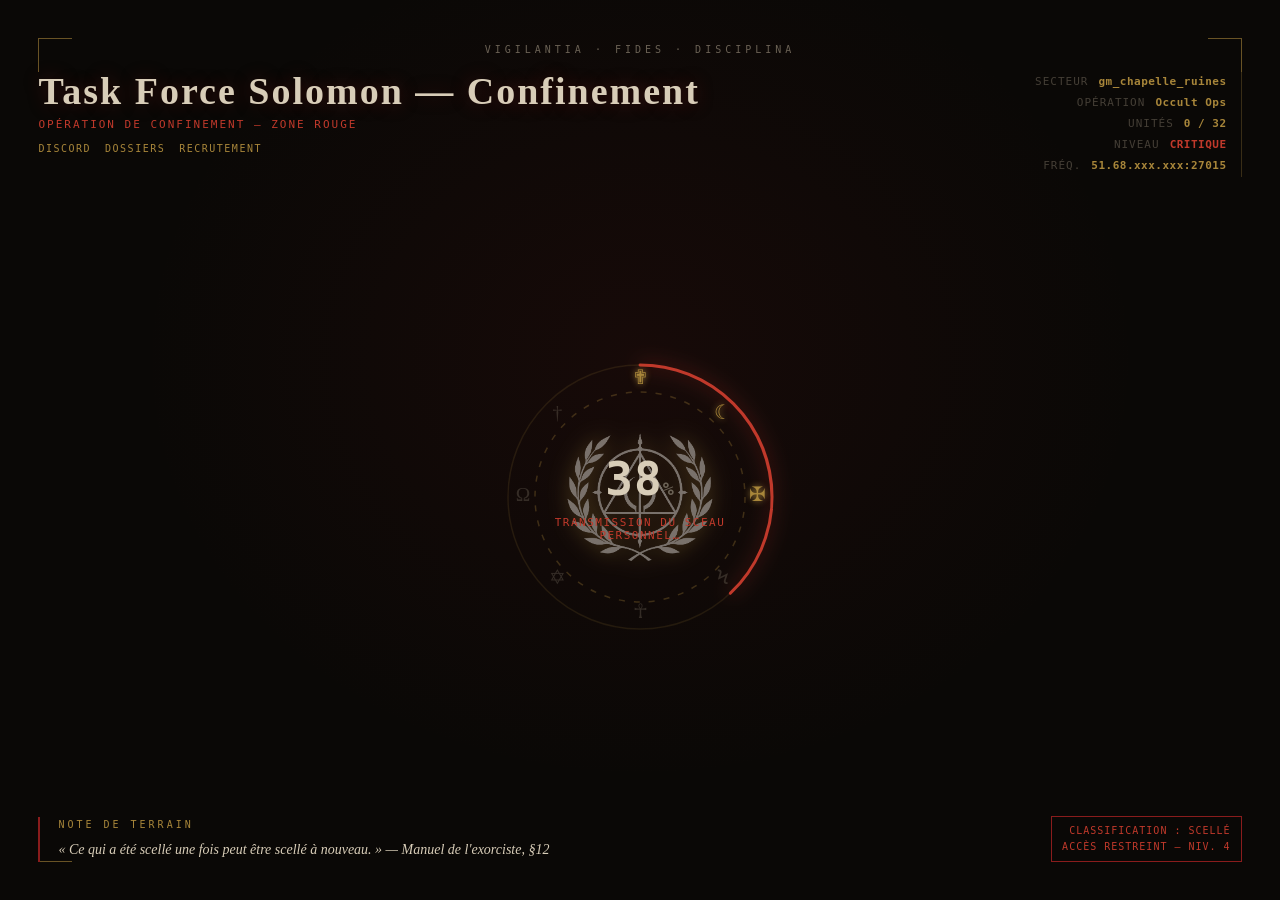
==== loading_dark.html @ 183d8d54 "Add files via upload" ====
<!DOCTYPE html>
<html lang="fr">
<head>
<meta charset="UTF-8">
<title>Loading Screen</title>
<link rel="stylesheet" href="style.css">
</head>
<body>

  <div id="bg-image"></div>
  <div id="bg-vignette"></div>
  <div id="bg-embers"></div>
  <div id="crt-flicker"></div>

  <div class="brk tl"></div>
  <div class="brk tr"></div>
  <div class="brk bl"></div>
  <div class="brk br"></div>
  <div class="motto" id="motto">VIGILANTIA · FIDES · DISCIPLINA</div>

  <div id="wrap">

    <header>
      <div class="server-id">
        <div id="logo"></div>
        <div>
          <div class="server-name" id="serverName">TASK FORCE SOLOMON</div>
          <div class="server-tagline" id="serverTagline">Opération de confinement — Zone rouge</div>
          <div class="links" id="links"></div>
        </div>
      </div>

      <div class="dossier">
        <div class="row"><span>SECTEUR</span><b id="specMap">—</b></div>
        <div class="row"><span>OPÉRATION</span><b id="specGamemode">—</b></div>
        <div class="row"><span>UNITÉS</span><b id="specPlayers">0 / 0</b></div>
        <div class="row"><span>NIVEAU</span><b id="specThreat" class="threat-critical">—</b></div>
        <div class="row"><span>FRÉQ.</span><b id="specIp">—</b></div>
      </div>
    </header>

    <main>
      <div class="sigil-wrap">
        <svg viewBox="0 0 200 200">
          <circle class="sigil-bg-circle" cx="100" cy="100" r="88"></circle>
          <circle class="sigil-inner" cx="100" cy="100" r="70"></circle>
          <circle class="sigil-progress" id="sigilProgress" cx="100" cy="100" r="88"
                  stroke-dasharray="552.9" stroke-dashoffset="552.9"></circle>
          <g id="runes"></g>
        </svg>
        <div class="sigil-logo-wrap" id="sigilLogoWrap">
          <img class="sigil-logo" id="sigilLogo" alt="">
        </div>
        <div class="sigil-center">
          <div class="percent-big"><span id="percentValue">0</span><small>%</small></div>
          <div class="status-text" id="statusText">Initialisation du rituel…</div>
        </div>
      </div>
    </main>

    <footer>
      <div class="scripture">
        <span class="tip-label">Note de terrain</span>
        <span id="tipText">Chargement des archives…</span>
      </div>
      <div class="roster" id="playerFeed"></div>
    </footer>

  </div>

  <div class="classification" id="classification"></div>

  <!-- Ordre important : config.js d'abord (variables), puis engine.js (logique) -->
  <script src="config.js"></script>
  <script src="engine.js"></script>
</body>
</html>
---- style.css ----
/* =========================================================================
   STYLE.CSS — GMOD LOADING SCREEN "DOSSIER OCCULTE"
   (Théologie / Démonologie / Militaire)
   Modifie les variables :root pour changer la palette sans toucher au reste.
   ========================================================================= */

:root{
  /* --- Palette : bunker + rituel --- */
  --bg-void:      #0a0806;   /* noir chaud, quasi absolu */
  --bg-panel:     #15100c;
  --bg-panel-2:   #1d1611;
  --line:         rgba(168, 134, 58, 0.14);   /* liserés dorés ternis */
  --line-strong:  rgba(168, 134, 58, 0.30);
  --blood:        #8a1c1c;   /* rouge sang profond — accent principal */
  --blood-bright: #c0392b;
  --gold:         #a8863a;   /* or terni — sigils, glyphes */
  --parchment:    #d8cdb8;   /* texte principal, "papier vieilli" */
  --muted:        #6b6255;
  --amber:        #c98a2b;   /* alertes / redactions */

  --font-display: 'Cinzel', 'Times New Roman', serif;         /* liturgique */
  --font-gothic:  'UnifrakturCook', 'Cinzel', serif;           /* titre lourd */
  --font-mono:    'JetBrains Mono', 'Consolas', monospace;     /* tactique */

  --pad: clamp(18px, 3vw, 48px);
}

*{ box-sizing:border-box; margin:0; padding:0; }
html,body{ width:100%; height:100%; overflow:hidden; background:var(--bg-void); }

body{
  font-family: var(--font-display);
  color: var(--parchment);
  position:relative;
  -webkit-user-select:none; user-select:none;
}

/* ---------- Fond : texture, grain, lueur de bougie ---------- */
#bg-image{
  position:absolute; inset:0; background-size:cover; background-position:center;
  opacity:0.16; filter:saturate(0.4) contrast(1.1) brightness(0.7);
  display:none;
}
#bg-vignette{
  position:absolute; inset:0;
  background:
    radial-gradient(ellipse at 50% 40%, rgba(138,28,28,0.10), transparent 55%),
    radial-gradient(ellipse at center, transparent 25%, var(--bg-void) 90%);
}
#bg-embers{ position:absolute; inset:0; overflow:hidden; pointer-events:none; }
.ember{
  position:absolute; bottom:-10px; width:2px; height:2px; border-radius:50%;
  background:var(--blood-bright); box-shadow:0 0 6px 2px rgba(192,57,43,0.6);
  animation: rise linear infinite;
  opacity:0;
}
@keyframes rise{
  0%{ transform:translateY(0) translateX(0); opacity:0; }
  10%{ opacity:0.8; }
  100%{ transform:translateY(-110vh) translateX(var(--drift,20px)); opacity:0; }
}
#crt-flicker{
  position:absolute; inset:0; background:#000; opacity:0; pointer-events:none;
  animation: flicker 7s steps(1) infinite;
}
@keyframes flicker{
  0%,96%,100%{ opacity:0; } 97%{ opacity:0.05; } 98%{ opacity:0; } 99%{ opacity:0.03; }
}

/* ---------- Repères tactiques de coin ---------- */
.brk{ position:absolute; width:34px; height:34px; opacity:0.6; }
.brk::before, .brk::after{ content:''; position:absolute; background:var(--gold); }
.brk.tl{ top:var(--pad); left:var(--pad); }
.brk.tl::before{ width:100%; height:1px; top:0; }
.brk.tl::after{ width:1px; height:100%; left:0; }
.brk.tr{ top:var(--pad); right:var(--pad); }
.brk.tr::before{ width:100%; height:1px; top:0; }
.brk.tr::after{ width:1px; height:100%; right:0; }
.brk.bl{ bottom:var(--pad); left:var(--pad); }
.brk.bl::before{ width:100%; height:1px; bottom:0; }
.brk.bl::after{ width:1px; height:100%; left:0; }
.brk.br{ bottom:var(--pad); right:var(--pad); }
.brk.br::before{ width:100%; height:1px; bottom:0; }
.brk.br::after{ width:1px; height:100%; right:0; }

.motto{
  position:absolute; top:calc(var(--pad) + 6px); left:50%; transform:translateX(-50%);
  font-family:var(--font-mono); font-size:10px; letter-spacing:4px; color:var(--muted);
  text-transform:uppercase;
}

/* ---------- Layout ---------- */
#wrap{
  position:relative; z-index:2; width:100%; height:100%;
  display:flex; flex-direction:column; justify-content:space-between;
  padding: calc(var(--pad) + 34px) var(--pad) var(--pad);
}

header{ display:flex; justify-content:space-between; align-items:flex-start; gap:24px; }
.server-id{ display:flex; align-items:center; gap:16px; }
#logo{
  width:58px; height:58px; border-radius:2px;
  border:1px solid var(--line-strong);
  background:var(--bg-panel) center/cover no-repeat;
  display:none;
}
.server-name{
  font-family:var(--font-gothic); font-weight:700; font-size:clamp(24px,3vw,38px);
  letter-spacing:2px; color:var(--parchment); line-height:1;
  text-shadow: 0 0 18px rgba(138,28,28,0.35);
}
.server-tagline{
  font-family:var(--font-mono); font-size:11px; color:var(--blood-bright);
  letter-spacing:2px; margin-top:8px; text-transform:uppercase;
}

.dossier{
  font-family:var(--font-mono); font-size:11px; text-align:right;
  color:var(--muted); line-height:1.9;
  border-right:1px solid var(--line-strong); padding-right:14px;
}
.dossier .row{ display:flex; gap:10px; justify-content:flex-end; }
.dossier .row span:first-child{ opacity:0.6; letter-spacing:1px; }
.dossier b{ color:var(--gold); font-weight:600; letter-spacing:0.5px; }
.threat-critical{ color:var(--blood-bright) !important; }

/* ---------- Centre : sigil de confinement circulaire ---------- */
main{ align-self:center; text-align:center; }

.sigil-wrap{ position:relative; width:min(300px, 60vw); height:min(300px, 60vw); margin:0 auto; }
.sigil-wrap svg{ width:100%; height:100%; overflow:visible; }
.sigil-bg-circle{ fill:none; stroke:var(--line); stroke-width:1; }
.sigil-progress{
  fill:none; stroke:var(--blood-bright); stroke-width:2;
  stroke-linecap:round; transform-origin:50% 50%; transform:rotate(-90deg);
  transition:stroke-dashoffset 0.4s ease;
  filter: drop-shadow(0 0 6px rgba(192,57,43,0.65));
}
.sigil-inner{ fill:none; stroke:var(--line-strong); stroke-width:1; stroke-dasharray:4 6; }

/* ---------- Logo central : tourne lentement, s'illumine avec la progression ---------- */
.sigil-logo-wrap{
  position:absolute; inset:0; display:flex; align-items:center; justify-content:center;
  animation: breathe 4.5s ease-in-out infinite;
}
.sigil-logo{
  width:60%; height:60%; object-fit:contain;
  animation: spin var(--logo-spin-duration, 70s) linear infinite;
  opacity: calc(0.30 + 0.70 * var(--logo-charge, 0));
  filter: drop-shadow(0 0 calc(4px + 18px * var(--logo-charge, 0)) var(--gold))
          brightness(calc(0.75 + 0.4 * var(--logo-charge, 0)));
  transition: opacity 0.4s ease, filter 0.4s ease;
}
.sigil-logo.sealed{
  filter: drop-shadow(0 0 26px var(--blood-bright)) brightness(1.15);
}
@keyframes spin{ from{ transform:rotate(0deg); } to{ transform:rotate(360deg); } }
@keyframes breathe{ 0%,100%{ transform:scale(1); } 50%{ transform:scale(1.035); } }
.rune{
  font-family:var(--font-gothic); font-size:13px; fill:var(--muted);
  text-anchor:middle; dominant-baseline:middle; transition: fill 0.4s ease, opacity 0.4s ease;
  opacity:0.4;
}
.rune.lit{ fill:var(--gold); opacity:1; text-shadow:0 0 6px var(--gold); }

.sigil-center{
  position:absolute; inset:0; display:flex; flex-direction:column;
  align-items:center; justify-content:center;
}
.percent-big{
  font-family:var(--font-mono); font-weight:700;
  font-size:clamp(32px,5vw,46px); color:var(--parchment); letter-spacing:1px;
}
.percent-big small{ font-size:0.4em; color:var(--muted); }
.status-text{
  font-family:var(--font-mono); font-size:11px; letter-spacing:1.5px;
  text-transform:uppercase; color:var(--blood-bright); margin-top:10px;
  max-width:220px;
}

/* ---------- Bas : écriture / journal de terrain + registre du personnel ---------- */
footer{ display:flex; justify-content:space-between; align-items:flex-end; gap:24px; }

.scripture{
  max-width:54%; font-family:var(--font-display); font-style:italic;
  font-size:14px; color:var(--parchment); position:relative; padding-left:18px;
  border-left:2px solid var(--blood); line-height:1.6;
}
.scripture .tip-label{
  display:block; font-family:var(--font-mono); font-style:normal;
  color:var(--gold); font-size:10px; letter-spacing:3px; text-transform:uppercase; margin-bottom:6px;
}

.roster{
  font-family:var(--font-mono); font-size:11px; color:var(--muted);
  text-align:right; max-height:100px; overflow:hidden;
  display:flex; flex-direction:column-reverse; gap:4px; min-width:230px;
}
.roster .entry{ opacity:0; transform:translateY(6px); animation:fadeIn .4s forwards; }
.roster .entry b{ color:var(--gold); }
.roster .entry.leave b{ color:var(--blood-bright); }
@keyframes fadeIn{ to{ opacity:1; transform:translateY(0); } }

.classification{
  position:absolute; bottom:var(--pad); right:var(--pad);
  font-family:var(--font-mono); font-size:10px; color:var(--blood-bright);
  border:1px solid var(--blood); padding:6px 10px; letter-spacing:1px;
  text-align:right; line-height:1.6; display:none;
}

.links{ display:flex; gap:14px; margin-top:12px; }
.links a{
  color:var(--gold); text-decoration:none; font-family:var(--font-mono);
  font-size:10px; letter-spacing:1.5px; text-transform:uppercase;
  border-bottom:1px solid transparent;
}
.links a:hover{ border-color:var(--gold); }

@media (prefers-reduced-motion: reduce){
  .ember, #crt-flicker{ animation:none; display:none; }
  .roster .entry{ animation:none; opacity:1; transform:none; }
  .sigil-logo, .sigil-logo-wrap{ animation:none; }
}

@media (max-width: 760px){
  header{ flex-direction:column; }
  .dossier{ text-align:left; border-right:none; padding-right:0; }
  .dossier .row{ justify-content:flex-start; }
  footer{ flex-direction:column; align-items:flex-start; gap:14px; }
  .scripture{ max-width:100%; }
  .roster{ text-align:left; }
}
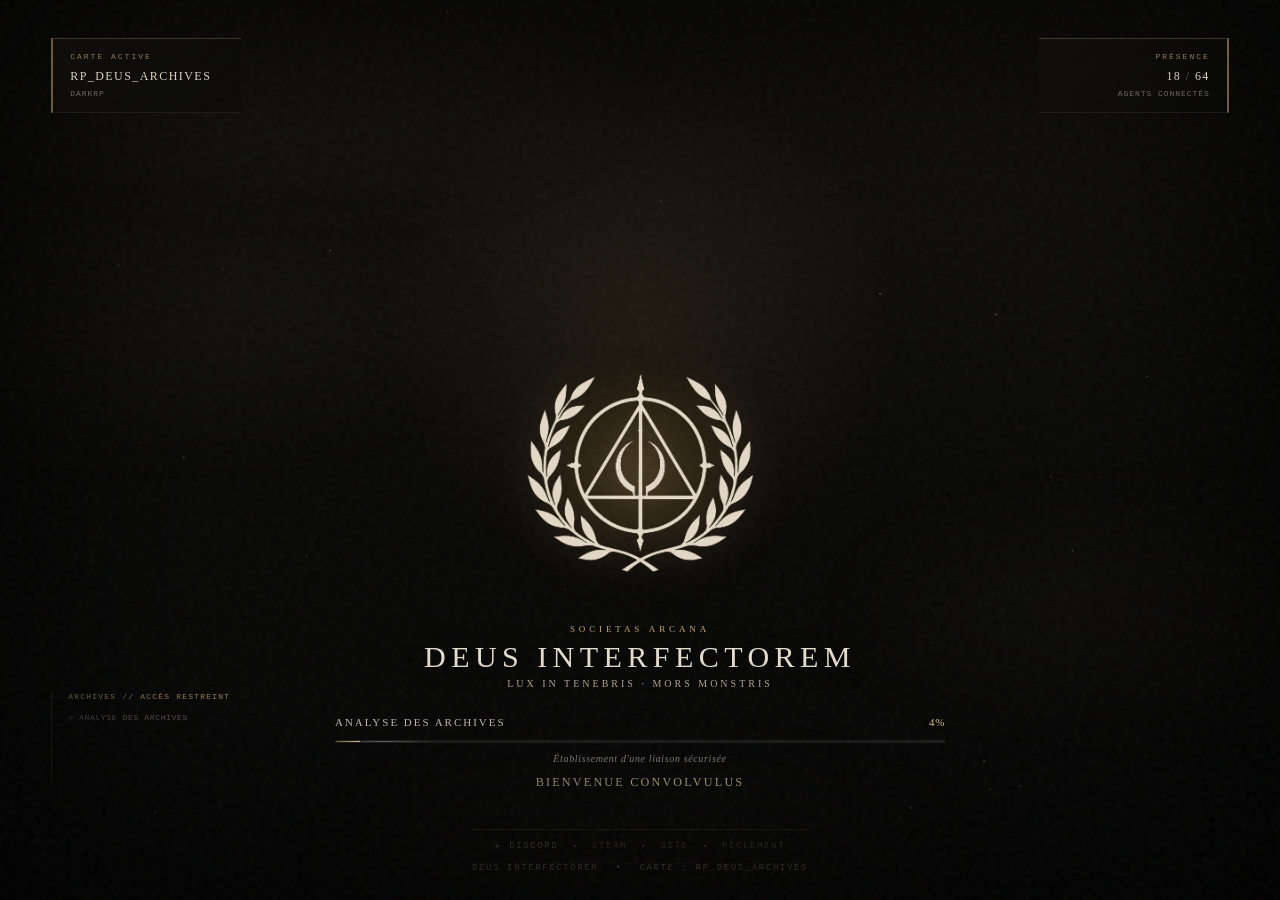
==== commit 3ab6b6fe: "Add files via upload" ====
--- a/loading_dark.html
+++ b/loading_dark.html
@@ -1,77 +1,78 @@
-<!DOCTYPE html>
+<!doctype html>
 <html lang="fr">
 <head>
-<meta charset="UTF-8">
-<title>Loading Screen</title>
-<link rel="stylesheet" href="style.css">
+  <meta charset="utf-8">
+  <meta name="viewport" content="width=device-width,initial-scale=1">
+  <meta name="theme-color" content="#090806">
+  <title>Deus Interfectorem — Chargement</title>
+  <link rel="stylesheet" href="style.css">
 </head>
 <body>
+  <div class="grain" aria-hidden="true"></div>
+  <div class="vignette" aria-hidden="true"></div>
+  <div class="mist mist-a" aria-hidden="true"></div>
+  <div class="mist mist-b" aria-hidden="true"></div>
+  <canvas id="dust" aria-hidden="true"></canvas>
 
-  <div id="bg-image"></div>
-  <div id="bg-vignette"></div>
-  <div id="bg-embers"></div>
-  <div id="crt-flicker"></div>
+  <aside class="corner-card corner-left">
+    <span class="corner-label">CARTE ACTIVE</span>
+    <strong id="cornerMap">gm_construct</strong>
+    <small id="cornerGamemode">Protocole confidentiel</small>
+  </aside>
 
-  <div class="brk tl"></div>
-  <div class="brk tr"></div>
-  <div class="brk bl"></div>
-  <div class="brk br"></div>
-  <div class="motto" id="motto">VIGILANTIA · FIDES · DISCIPLINA</div>
+  <aside class="corner-card corner-right">
+    <span class="corner-label">PRÉSENCE</span>
+    <strong><span id="playerCount">—</span><span class="count-separator"> / </span><span id="maxPlayers">—</span></strong>
+    <small>agents connectés</small>
+  </aside>
 
-  <div id="wrap">
+  <main class="screen">
+    <section class="brand" aria-label="Deus Interfectorem">
+      <div class="seal-wrap">
+        <div class="halo"></div>
+        <img class="seal" src="logo.png" alt="Logo Deus Interfectorem">
+      </div>
+      <p class="eyebrow">SOCIETAS ARCANA</p>
+      <h1>DEUS INTERFECTOREM</h1>
+      <p class="motto">LUX IN TENEBRIS · MORS MONSTRIS</p>
+    </section>
 
-    <header>
-      <div class="server-id">
-        <div id="logo"></div>
-        <div>
-          <div class="server-name" id="serverName">TASK FORCE SOLOMON</div>
-          <div class="server-tagline" id="serverTagline">Opération de confinement — Zone rouge</div>
-          <div class="links" id="links"></div>
-        </div>
+    <section class="loading-panel" aria-live="polite">
+      <div class="status-line">
+        <span id="statusText">Ouverture des archives…</span>
+        <span id="percentText">0%</span>
       </div>
+      <div class="progress" aria-label="Progression du chargement">
+        <div id="progressBar" class="progress-fill"></div>
+        <div class="progress-glint"></div>
+      </div>
+      <p id="detailText" class="detail">Établissement d'une liaison sécurisée</p>
+      <p id="welcomeLine" class="welcome-line">Bienvenue<span id="playerNameWrap" hidden> <span id="playerName"></span></span></p>
+    </section>
 
-      <div class="dossier">
-        <div class="row"><span>SECTEUR</span><b id="specMap">—</b></div>
-        <div class="row"><span>OPÉRATION</span><b id="specGamemode">—</b></div>
-        <div class="row"><span>UNITÉS</span><b id="specPlayers">0 / 0</b></div>
-        <div class="row"><span>NIVEAU</span><b id="specThreat" class="threat-critical">—</b></div>
-        <div class="row"><span>FRÉQ.</span><b id="specIp">—</b></div>
-      </div>
-    </header>
+    <aside class="archive-log" aria-label="Journal des archives">
+      <span class="archive-title">ARCHIVES // ACCÈS RESTREINT</span>
+      <div id="logLines" class="log-lines"></div>
+    </aside>
 
-    <main>
-      <div class="sigil-wrap">
-        <svg viewBox="0 0 200 200">
-          <circle class="sigil-bg-circle" cx="100" cy="100" r="88"></circle>
-          <circle class="sigil-inner" cx="100" cy="100" r="70"></circle>
-          <circle class="sigil-progress" id="sigilProgress" cx="100" cy="100" r="88"
-                  stroke-dasharray="552.9" stroke-dashoffset="552.9"></circle>
-          <g id="runes"></g>
-        </svg>
-        <div class="sigil-logo-wrap" id="sigilLogoWrap">
-          <img class="sigil-logo" id="sigilLogo" alt="">
-        </div>
-        <div class="sigil-center">
-          <div class="percent-big"><span id="percentValue">0</span><small>%</small></div>
-          <div class="status-text" id="statusText">Initialisation du rituel…</div>
-        </div>
-      </div>
-    </main>
+    <nav class="links" aria-label="Liens du serveur">
+      <a id="discordLink" class="text-link discord-light" href="#" target="_blank" rel="noreferrer">Discord</a>
+      <span class="link-separator">•</span>
+      <a id="steamLink" class="text-link" href="#" target="_blank" rel="noreferrer">Steam</a>
+      <span class="link-separator">•</span>
+      <a id="siteLink" class="text-link" href="#" target="_blank" rel="noreferrer">Site</a>
+      <span class="link-separator">•</span>
+      <a id="rulesLink" class="text-link" href="#" target="_blank" rel="noreferrer">Règlement</a>
+    </nav>
 
     <footer>
-      <div class="scripture">
-        <span class="tip-label">Note de terrain</span>
-        <span id="tipText">Chargement des archives…</span>
-      </div>
-      <div class="roster" id="playerFeed"></div>
+      <span id="serverName">DEUS INTERFECTOREM</span>
+      <span class="footer-dot">•</span>
+      <span id="footerMap">Connexion au serveur</span>
     </footer>
+  </main>
 
-  </div>
-
-  <div class="classification" id="classification"></div>
-
-  <!-- Ordre important : config.js d'abord (variables), puis engine.js (logique) -->
   <script src="config.js"></script>
-  <script src="engine.js"></script>
+  <script src="app.js"></script>
 </body>
 </html>
--- a/style.css
+++ b/style.css
@@ -1,232 +1,196 @@
-/* =========================================================================
-   STYLE.CSS — GMOD LOADING SCREEN "DOSSIER OCCULTE"
-   (Théologie / Démonologie / Militaire)
-   Modifie les variables :root pour changer la palette sans toucher au reste.
-   ========================================================================= */
-
-:root{
-  /* --- Palette : bunker + rituel --- */
-  --bg-void:      #0a0806;   /* noir chaud, quasi absolu */
-  --bg-panel:     #15100c;
-  --bg-panel-2:   #1d1611;
-  --line:         rgba(168, 134, 58, 0.14);   /* liserés dorés ternis */
-  --line-strong:  rgba(168, 134, 58, 0.30);
-  --blood:        #8a1c1c;   /* rouge sang profond — accent principal */
-  --blood-bright: #c0392b;
-  --gold:         #a8863a;   /* or terni — sigils, glyphes */
-  --parchment:    #d8cdb8;   /* texte principal, "papier vieilli" */
-  --muted:        #6b6255;
-  --amber:        #c98a2b;   /* alertes / redactions */
-
-  --font-display: 'Cinzel', 'Times New Roman', serif;         /* liturgique */
-  --font-gothic:  'UnifrakturCook', 'Cinzel', serif;           /* titre lourd */
-  --font-mono:    'JetBrains Mono', 'Consolas', monospace;     /* tactique */
-
-  --pad: clamp(18px, 3vw, 48px);
+:root {
+  --ink: #070706;
+  --panel: rgba(13, 12, 10, .76);
+  --gold: #c9a86a;
+  --gold-bright: #f0d49a;
+  --paper: #e9e1d1;
+  --muted: #999185;
+  --line: rgba(218, 187, 125, .20);
 }
 
-*{ box-sizing:border-box; margin:0; padding:0; }
-html,body{ width:100%; height:100%; overflow:hidden; background:var(--bg-void); }
-
-body{
-  font-family: var(--font-display);
-  color: var(--parchment);
-  position:relative;
-  -webkit-user-select:none; user-select:none;
+* { box-sizing: border-box; }
+html, body { width: 100%; height: 100%; margin: 0; overflow: hidden; }
+body {
+  color: var(--paper);
+  background:
+    radial-gradient(circle at 50% 36%, rgba(117, 88, 42, .18), transparent 30%),
+    linear-gradient(180deg, #11100d 0%, #080807 55%, #050505 100%);
+  font-family: Georgia, "Times New Roman", serif;
+  letter-spacing: .04em;
 }
 
-/* ---------- Fond : texture, grain, lueur de bougie ---------- */
-#bg-image{
-  position:absolute; inset:0; background-size:cover; background-position:center;
-  opacity:0.16; filter:saturate(0.4) contrast(1.1) brightness(0.7);
-  display:none;
-}
-#bg-vignette{
-  position:absolute; inset:0;
-  background:
-    radial-gradient(ellipse at 50% 40%, rgba(138,28,28,0.10), transparent 55%),
-    radial-gradient(ellipse at center, transparent 25%, var(--bg-void) 90%);
-}
-#bg-embers{ position:absolute; inset:0; overflow:hidden; pointer-events:none; }
-.ember{
-  position:absolute; bottom:-10px; width:2px; height:2px; border-radius:50%;
-  background:var(--blood-bright); box-shadow:0 0 6px 2px rgba(192,57,43,0.6);
-  animation: rise linear infinite;
-  opacity:0;
-}
-@keyframes rise{
-  0%{ transform:translateY(0) translateX(0); opacity:0; }
-  10%{ opacity:0.8; }
-  100%{ transform:translateY(-110vh) translateX(var(--drift,20px)); opacity:0; }
-}
-#crt-flicker{
-  position:absolute; inset:0; background:#000; opacity:0; pointer-events:none;
-  animation: flicker 7s steps(1) infinite;
-}
-@keyframes flicker{
-  0%,96%,100%{ opacity:0; } 97%{ opacity:0.05; } 98%{ opacity:0; } 99%{ opacity:0.03; }
+.screen {
+  position: relative;
+  z-index: 3;
+  width: 100%; height: 100%;
+  display: grid;
+  grid-template-rows: 1fr auto auto;
+  align-items: center;
+  justify-items: center;
+  padding: 4vh 5vw 3vh;
 }
 
-/* ---------- Repères tactiques de coin ---------- */
-.brk{ position:absolute; width:34px; height:34px; opacity:0.6; }
-.brk::before, .brk::after{ content:''; position:absolute; background:var(--gold); }
-.brk.tl{ top:var(--pad); left:var(--pad); }
-.brk.tl::before{ width:100%; height:1px; top:0; }
-.brk.tl::after{ width:1px; height:100%; left:0; }
-.brk.tr{ top:var(--pad); right:var(--pad); }
-.brk.tr::before{ width:100%; height:1px; top:0; }
-.brk.tr::after{ width:1px; height:100%; right:0; }
-.brk.bl{ bottom:var(--pad); left:var(--pad); }
-.brk.bl::before{ width:100%; height:1px; bottom:0; }
-.brk.bl::after{ width:1px; height:100%; left:0; }
-.brk.br{ bottom:var(--pad); right:var(--pad); }
-.brk.br::before{ width:100%; height:1px; bottom:0; }
-.brk.br::after{ width:1px; height:100%; right:0; }
+.grain, .vignette, .mist { position: fixed; inset: 0; pointer-events: none; }
+.grain {
+  z-index: 5;
+  opacity: .055;
+  background-image: url("data:image/svg+xml,%3Csvg viewBox='0 0 180 180' xmlns='http://www.w3.org/2000/svg'%3E%3Cfilter id='n'%3E%3CfeTurbulence type='fractalNoise' baseFrequency='.82' numOctaves='3' stitchTiles='stitch'/%3E%3C/filter%3E%3Crect width='100%25' height='100%25' filter='url(%23n)' opacity='.8'/%3E%3C/svg%3E");
+}
+.vignette { z-index: 4; box-shadow: inset 0 0 16vw 4vw #000; }
+.mist { z-index: 2; opacity: .17; filter: blur(55px); }
+.mist::before, .mist::after {
+  content: ""; position: absolute; border-radius: 50%;
+  width: 48vw; height: 20vh; background: rgba(190, 174, 145, .18);
+}
+.mist-a::before { left: -12vw; top: 27vh; animation: driftA 17s ease-in-out infinite alternate; }
+.mist-a::after { right: -15vw; top: 58vh; animation: driftB 22s ease-in-out infinite alternate; }
+.mist-b::before { left: 26vw; bottom: -6vh; animation: driftC 24s ease-in-out infinite alternate; }
 
-.motto{
-  position:absolute; top:calc(var(--pad) + 6px); left:50%; transform:translateX(-50%);
-  font-family:var(--font-mono); font-size:10px; letter-spacing:4px; color:var(--muted);
-  text-transform:uppercase;
+#dust { position: fixed; inset: 0; z-index: 2; width: 100%; height: 100%; pointer-events: none; }
+
+.brand { text-align: center; align-self: end; transform: translateY(1vh); }
+.seal-wrap { position: relative; width: min(31vh, 280px); height: min(31vh, 280px); margin: 0 auto 1.3vh; }
+.halo {
+  position: absolute; inset: 9%; border-radius: 50%;
+  background: radial-gradient(circle, rgba(227, 181, 99, .25), rgba(178, 124, 49, .06) 45%, transparent 69%);
+  filter: blur(15px); animation: breathe 4.5s ease-in-out infinite;
+}
+.seal {
+  position: absolute; inset: 0; width: 100%; height: 100%; object-fit: contain;
+  filter: sepia(.28) saturate(.82) brightness(.95) drop-shadow(0 0 22px rgba(216, 168, 88, .20));
+  animation: reveal 1.8s ease both;
+}
+.eyebrow { margin: 0; color: var(--gold); font-size: clamp(9px, .7vw, 12px); letter-spacing: .43em; }
+h1 { margin: .65vh 0 .4vh; font-size: clamp(26px, 2.35vw, 48px); font-weight: 400; letter-spacing: .18em; text-shadow: 0 2px 20px #000; }
+.motto { margin: 0; color: #b9aa91; font-size: clamp(10px, .78vw, 14px); letter-spacing: .3em; }
+
+.loading-panel { width: min(610px, 69vw); margin-top: 4vh; }
+.status-line { display: flex; justify-content: space-between; color: #d6cab7; font-size: clamp(11px, .82vw, 14px); }
+#statusText { text-transform: uppercase; letter-spacing: .18em; }
+#percentText { color: var(--gold-bright); font-variant-numeric: tabular-nums; }
+.progress {
+  position: relative; height: 3px; margin-top: 1.25vh; overflow: hidden;
+  background: rgba(255,255,255,.08); border: 1px solid rgba(255,255,255,.025);
+}
+.progress-fill {
+  position: absolute; inset: 0 auto 0 0; width: 0%;
+  background: linear-gradient(90deg, #75582d, var(--gold-bright));
+  box-shadow: 0 0 18px rgba(224, 179, 99, .58);
+  transition: width .65s cubic-bezier(.22,.75,.25,1);
+}
+.progress-glint { position: absolute; top: 0; width: 16%; height: 100%; background: linear-gradient(90deg, transparent, #fff, transparent); opacity: .35; animation: glint 2.4s linear infinite; }
+.detail { margin: 1.1vh 0 0; text-align: center; color: var(--muted); font-size: clamp(10px, .7vw, 12px); font-style: italic; }
+
+.archive-log {
+  position: absolute; left: 4vw; bottom: 13vh; width: min(290px, 24vw);
+  padding-left: 16px; border-left: 1px solid var(--line);
+  color: #81796d; font-family: "Courier New", monospace; font-size: clamp(8px, .58vw, 10px);
+}
+.archive-title { color: #a78d5c; letter-spacing: .15em; }
+.log-lines { margin-top: 10px; line-height: 1.65; min-height: 72px; }
+.log-line { opacity: 0; animation: logIn .45s ease forwards; }
+.log-line::before { content: "> "; color: #8a7041; }
+
+.links {
+  display: flex; align-items: center; justify-content: center; gap: 10px;
+  margin-top: 5vh; width: 100%;
+}
+.button {
+  color: #c8c0b4; text-decoration: none; text-transform: uppercase;
+  border: 1px solid rgba(205, 177, 124, .18); background: rgba(14, 13, 11, .66);
+  backdrop-filter: blur(8px); transition: .25s ease; cursor: pointer;
+}
+.button:hover { color: #fff3da; border-color: rgba(236, 200, 132, .58); transform: translateY(-2px); box-shadow: 0 8px 28px rgba(0,0,0,.45); }
+.secondary { padding: 13px 20px; font-size: 10px; letter-spacing: .14em; }
+.discord {
+  min-width: 245px; display: flex; align-items: center; justify-content: center; gap: 14px;
+  padding: 13px 24px; color: #1a140b; background: linear-gradient(135deg, #ae884b, #e3c887 52%, #9b7337);
+  border-color: #ead59e; box-shadow: 0 0 28px rgba(190, 142, 66, .18); font-weight: 700;
+}
+.discord:hover { color: #090705; box-shadow: 0 0 35px rgba(223, 175, 91, .42), 0 10px 32px rgba(0,0,0,.48); }
+.discord small { display: block; font: 8px/1.3 "Courier New", monospace; letter-spacing: .24em; opacity: .72; }
+.button-icon { font-size: 22px; }
+
+footer {
+  align-self: end; color: #655f57; font: 9px/1 "Courier New", monospace;
+  letter-spacing: .18em; text-transform: uppercase;
+}
+.footer-dot { padding: 0 10px; color: #806a42; }
+
+@keyframes reveal { from { opacity: 0; transform: scale(.88); filter: blur(8px) sepia(.3); } to { opacity: 1; transform: scale(1); } }
+@keyframes breathe { 0%,100% { transform: scale(.93); opacity: .55; } 50% { transform: scale(1.07); opacity: 1; } }
+@keyframes glint { from { left: -20%; } to { left: 112%; } }
+@keyframes logIn { to { opacity: .76; } }
+@keyframes driftA { to { transform: translate(35vw, 8vh) scale(1.25); } }
+@keyframes driftB { to { transform: translate(-28vw, -6vh) scale(.85); } }
+@keyframes driftC { to { transform: translate(14vw, -11vh) scale(1.2); } }
+
+@media (max-width: 900px) {
+  .archive-log { display: none; }
+  .links { flex-wrap: wrap; }
+  .discord { flex-basis: 100%; max-width: 320px; }
+  .loading-panel { width: 84vw; }
 }
 
-/* ---------- Layout ---------- */
-#wrap{
-  position:relative; z-index:2; width:100%; height:100%;
-  display:flex; flex-direction:column; justify-content:space-between;
-  padding: calc(var(--pad) + 34px) var(--pad) var(--pad);
+/* --- V3 : informations serveur, accueil personnalisé et navigation légère --- */
+.corner-card {
+  position: fixed;
+  top: 4.2vh;
+  z-index: 6;
+  min-width: 190px;
+  padding: 14px 17px;
+  background: linear-gradient(135deg, rgba(18,17,14,.72), rgba(8,8,7,.40));
+  border-top: 1px solid rgba(218,187,125,.25);
+  border-bottom: 1px solid rgba(218,187,125,.09);
+  backdrop-filter: blur(8px);
+  text-transform: uppercase;
 }
+.corner-left { left: 4vw; border-left: 2px solid rgba(201,168,106,.52); }
+.corner-right { right: 4vw; text-align: right; border-right: 2px solid rgba(201,168,106,.52); }
+.corner-label { display: block; color: #8f7b59; font: 8px/1 "Courier New", monospace; letter-spacing: .25em; margin-bottom: 8px; }
+.corner-card strong { display: block; color: #ddd2bf; font-size: clamp(12px, .9vw, 16px); font-weight: 400; letter-spacing: .12em; }
+.corner-card small { display: block; margin-top: 5px; color: #716a60; font: 8px/1.2 "Courier New", monospace; letter-spacing: .12em; }
+.count-separator { color: #715f41; }
 
-header{ display:flex; justify-content:space-between; align-items:flex-start; gap:24px; }
-.server-id{ display:flex; align-items:center; gap:16px; }
-#logo{
-  width:58px; height:58px; border-radius:2px;
-  border:1px solid var(--line-strong);
-  background:var(--bg-panel) center/cover no-repeat;
-  display:none;
+.welcome-line {
+  margin: 1.3vh 0 0;
+  text-align: center;
+  color: #d8c49d;
+  font-size: clamp(12px, .95vw, 17px);
+  letter-spacing: .18em;
+  text-transform: uppercase;
+  opacity: .88;
 }
-.server-name{
-  font-family:var(--font-gothic); font-weight:700; font-size:clamp(24px,3vw,38px);
-  letter-spacing:2px; color:var(--parchment); line-height:1;
-  text-shadow: 0 0 18px rgba(138,28,28,0.35);
+#playerName { color: var(--gold-bright); }
+
+.links {
+  position: relative;
+  gap: 15px;
+  margin-top: 4.3vh;
+  padding: 12px 25px;
+  width: auto;
+  border-top: 1px solid rgba(205,177,124,.14);
+  border-bottom: 1px solid rgba(205,177,124,.07);
 }
-.server-tagline{
-  font-family:var(--font-mono); font-size:11px; color:var(--blood-bright);
-  letter-spacing:2px; margin-top:8px; text-transform:uppercase;
+.text-link {
+  position: relative;
+  color: #8e887e;
+  text-decoration: none;
+  text-transform: uppercase;
+  font: 9px/1 "Courier New", monospace;
+  letter-spacing: .18em;
+  transition: color .22s ease, text-shadow .22s ease, transform .22s ease;
 }
+.text-link:hover { color: #efe3cb; text-shadow: 0 0 14px rgba(227,190,119,.45); transform: translateY(-1px); }
+.discord-light { color: #d0b57f; }
+.discord-light::before { content: "◈"; margin-right: 8px; font-size: 8px; }
+.link-separator { color: #594d39; font-size: 8px; }
+.text-link.placeholder { opacity: .42; }
 
-.dossier{
-  font-family:var(--font-mono); font-size:11px; text-align:right;
-  color:var(--muted); line-height:1.9;
-  border-right:1px solid var(--line-strong); padding-right:14px;
+@media (max-width: 760px) {
+  .corner-card { min-width: 145px; padding: 10px 12px; }
+  .corner-left { left: 3vw; }
+  .corner-right { right: 3vw; }
+  .links { gap: 9px; padding-inline: 12px; }
+  .text-link { font-size: 8px; letter-spacing: .1em; }
 }
-.dossier .row{ display:flex; gap:10px; justify-content:flex-end; }
-.dossier .row span:first-child{ opacity:0.6; letter-spacing:1px; }
-.dossier b{ color:var(--gold); font-weight:600; letter-spacing:0.5px; }
-.threat-critical{ color:var(--blood-bright) !important; }
-
-/* ---------- Centre : sigil de confinement circulaire ---------- */
-main{ align-self:center; text-align:center; }
-
-.sigil-wrap{ position:relative; width:min(300px, 60vw); height:min(300px, 60vw); margin:0 auto; }
-.sigil-wrap svg{ width:100%; height:100%; overflow:visible; }
-.sigil-bg-circle{ fill:none; stroke:var(--line); stroke-width:1; }
-.sigil-progress{
-  fill:none; stroke:var(--blood-bright); stroke-width:2;
-  stroke-linecap:round; transform-origin:50% 50%; transform:rotate(-90deg);
-  transition:stroke-dashoffset 0.4s ease;
-  filter: drop-shadow(0 0 6px rgba(192,57,43,0.65));
-}
-.sigil-inner{ fill:none; stroke:var(--line-strong); stroke-width:1; stroke-dasharray:4 6; }
-
-/* ---------- Logo central : tourne lentement, s'illumine avec la progression ---------- */
-.sigil-logo-wrap{
-  position:absolute; inset:0; display:flex; align-items:center; justify-content:center;
-  animation: breathe 4.5s ease-in-out infinite;
-}
-.sigil-logo{
-  width:60%; height:60%; object-fit:contain;
-  animation: spin var(--logo-spin-duration, 70s) linear infinite;
-  opacity: calc(0.30 + 0.70 * var(--logo-charge, 0));
-  filter: drop-shadow(0 0 calc(4px + 18px * var(--logo-charge, 0)) var(--gold))
-          brightness(calc(0.75 + 0.4 * var(--logo-charge, 0)));
-  transition: opacity 0.4s ease, filter 0.4s ease;
-}
-.sigil-logo.sealed{
-  filter: drop-shadow(0 0 26px var(--blood-bright)) brightness(1.15);
-}
-@keyframes spin{ from{ transform:rotate(0deg); } to{ transform:rotate(360deg); } }
-@keyframes breathe{ 0%,100%{ transform:scale(1); } 50%{ transform:scale(1.035); } }
-.rune{
-  font-family:var(--font-gothic); font-size:13px; fill:var(--muted);
-  text-anchor:middle; dominant-baseline:middle; transition: fill 0.4s ease, opacity 0.4s ease;
-  opacity:0.4;
-}
-.rune.lit{ fill:var(--gold); opacity:1; text-shadow:0 0 6px var(--gold); }
-
-.sigil-center{
-  position:absolute; inset:0; display:flex; flex-direction:column;
-  align-items:center; justify-content:center;
-}
-.percent-big{
-  font-family:var(--font-mono); font-weight:700;
-  font-size:clamp(32px,5vw,46px); color:var(--parchment); letter-spacing:1px;
-}
-.percent-big small{ font-size:0.4em; color:var(--muted); }
-.status-text{
-  font-family:var(--font-mono); font-size:11px; letter-spacing:1.5px;
-  text-transform:uppercase; color:var(--blood-bright); margin-top:10px;
-  max-width:220px;
-}
-
-/* ---------- Bas : écriture / journal de terrain + registre du personnel ---------- */
-footer{ display:flex; justify-content:space-between; align-items:flex-end; gap:24px; }
-
-.scripture{
-  max-width:54%; font-family:var(--font-display); font-style:italic;
-  font-size:14px; color:var(--parchment); position:relative; padding-left:18px;
-  border-left:2px solid var(--blood); line-height:1.6;
-}
-.scripture .tip-label{
-  display:block; font-family:var(--font-mono); font-style:normal;
-  color:var(--gold); font-size:10px; letter-spacing:3px; text-transform:uppercase; margin-bottom:6px;
-}
-
-.roster{
-  font-family:var(--font-mono); font-size:11px; color:var(--muted);
-  text-align:right; max-height:100px; overflow:hidden;
-  display:flex; flex-direction:column-reverse; gap:4px; min-width:230px;
-}
-.roster .entry{ opacity:0; transform:translateY(6px); animation:fadeIn .4s forwards; }
-.roster .entry b{ color:var(--gold); }
-.roster .entry.leave b{ color:var(--blood-bright); }
-@keyframes fadeIn{ to{ opacity:1; transform:translateY(0); } }
-
-.classification{
-  position:absolute; bottom:var(--pad); right:var(--pad);
-  font-family:var(--font-mono); font-size:10px; color:var(--blood-bright);
-  border:1px solid var(--blood); padding:6px 10px; letter-spacing:1px;
-  text-align:right; line-height:1.6; display:none;
-}
-
-.links{ display:flex; gap:14px; margin-top:12px; }
-.links a{
-  color:var(--gold); text-decoration:none; font-family:var(--font-mono);
-  font-size:10px; letter-spacing:1.5px; text-transform:uppercase;
-  border-bottom:1px solid transparent;
-}
-.links a:hover{ border-color:var(--gold); }
-
-@media (prefers-reduced-motion: reduce){
-  .ember, #crt-flicker{ animation:none; display:none; }
-  .roster .entry{ animation:none; opacity:1; transform:none; }
-  .sigil-logo, .sigil-logo-wrap{ animation:none; }
-}
-
-@media (max-width: 760px){
-  header{ flex-direction:column; }
-  .dossier{ text-align:left; border-right:none; padding-right:0; }
-  .dossier .row{ justify-content:flex-start; }
-  footer{ flex-direction:column; align-items:flex-start; gap:14px; }
-  .scripture{ max-width:100%; }
-  .roster{ text-align:left; }
-}
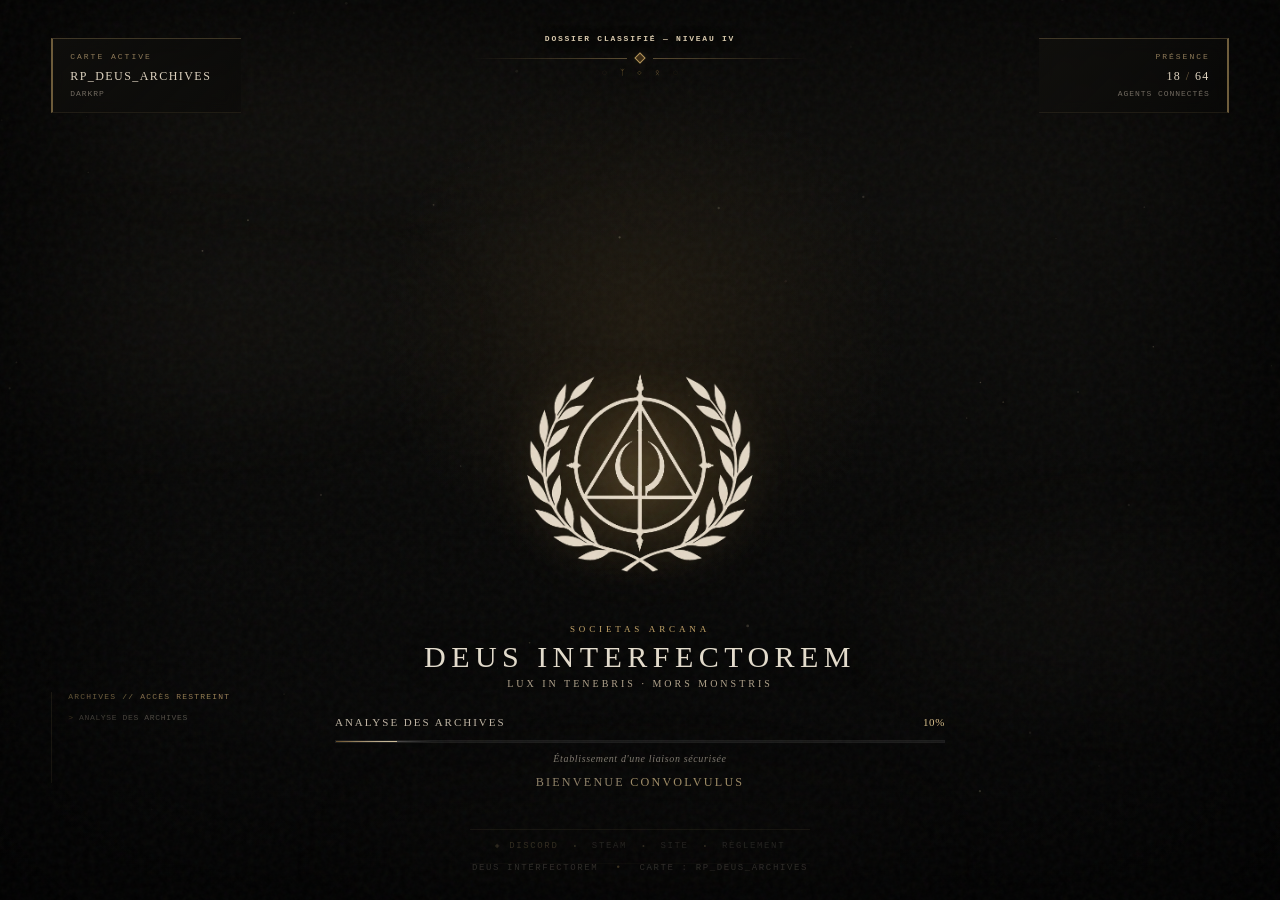
==== commit 4c744fcc: "Add files via upload" ====
--- a/loading_dark.html
+++ b/loading_dark.html
@@ -25,6 +25,16 @@
     <strong><span id="playerCount">—</span><span class="count-separator"> / </span><span id="maxPlayers">—</span></strong>
     <small>agents connectés</small>
   </aside>
+
+  <header class="classified-header" aria-label="Niveau de classification">
+    <div class="classified-title">DOSSIER CLASSIFIÉ — NIVEAU IV</div>
+    <div class="classified-rule" aria-hidden="true">
+      <span class="rule-line"></span>
+      <span class="rule-diamond"></span>
+      <span class="rule-line"></span>
+    </div>
+    <div class="classified-glyphs" aria-hidden="true">◌ ᛉ ◇ ᛟ ◌</div>
+  </header>
 
   <main class="screen">
     <section class="brand" aria-label="Deus Interfectorem">
--- a/style.css
+++ b/style.css
@@ -49,7 +49,14 @@
 #dust { position: fixed; inset: 0; z-index: 2; width: 100%; height: 100%; pointer-events: none; }
 
 .brand { text-align: center; align-self: end; transform: translateY(1vh); }
-.seal-wrap { position: relative; width: min(31vh, 280px); height: min(31vh, 280px); margin: 0 auto 1.3vh; }
+.seal-wrap {
+  position: relative;
+  left: 50%;
+  transform: translateX(-50%);
+  width: min(31vh, 280px);
+  height: min(31vh, 280px);
+  margin: 0 0 1.3vh;
+}
 .halo {
   position: absolute; inset: 9%; border-radius: 50%;
   background: radial-gradient(circle, rgba(227, 181, 99, .25), rgba(178, 124, 49, .06) 45%, transparent 69%);
@@ -194,3 +201,63 @@
   .links { gap: 9px; padding-inline: 12px; }
   .text-link { font-size: 8px; letter-spacing: .1em; }
 }
+
+
+/* --- V5 : bandeau de classification supérieur --- */
+.classified-header {
+  position: fixed;
+  top: 3.8vh;
+  left: 50%;
+  z-index: 7;
+  width: min(430px, 42vw);
+  transform: translateX(-50%);
+  text-align: center;
+  pointer-events: none;
+  text-transform: uppercase;
+}
+.classified-title {
+  color: #d8c9ad;
+  font: 600 clamp(8px, .62vw, 11px)/1.2 "Courier New", monospace;
+  letter-spacing: .22em;
+  text-shadow: 0 1px 12px rgba(0,0,0,.85);
+}
+.classified-rule {
+  display: grid;
+  grid-template-columns: 1fr auto 1fr;
+  align-items: center;
+  gap: 9px;
+  width: 78%;
+  margin: 1.15vh auto .75vh;
+}
+.rule-line {
+  height: 1px;
+  background: linear-gradient(90deg, transparent, rgba(201,168,106,.42));
+}
+.rule-line:last-child {
+  background: linear-gradient(90deg, rgba(201,168,106,.42), transparent);
+}
+.rule-diamond {
+  width: 8px;
+  height: 8px;
+  border: 1px solid rgba(228,191,119,.72);
+  transform: rotate(45deg);
+  background: rgba(166,119,51,.32);
+  box-shadow: 0 0 12px rgba(201,168,106,.18);
+}
+.classified-glyphs {
+  color: rgba(180,144,77,.62);
+  font: clamp(8px, .58vw, 10px)/1 Georgia, serif;
+  letter-spacing: .68em;
+  padding-left: .68em;
+  text-shadow: 0 0 10px rgba(201,168,106,.12);
+}
+
+/* Réserve l'espace du bandeau sans désaxer le centre principal. */
+.brand { padding-top: 5.5vh; }
+
+@media (max-width: 760px) {
+  .classified-header { top: 2.3vh; width: 48vw; }
+  .classified-title { letter-spacing: .12em; }
+  .classified-rule { width: 90%; }
+  .classified-glyphs { letter-spacing: .4em; padding-left: .4em; }
+}
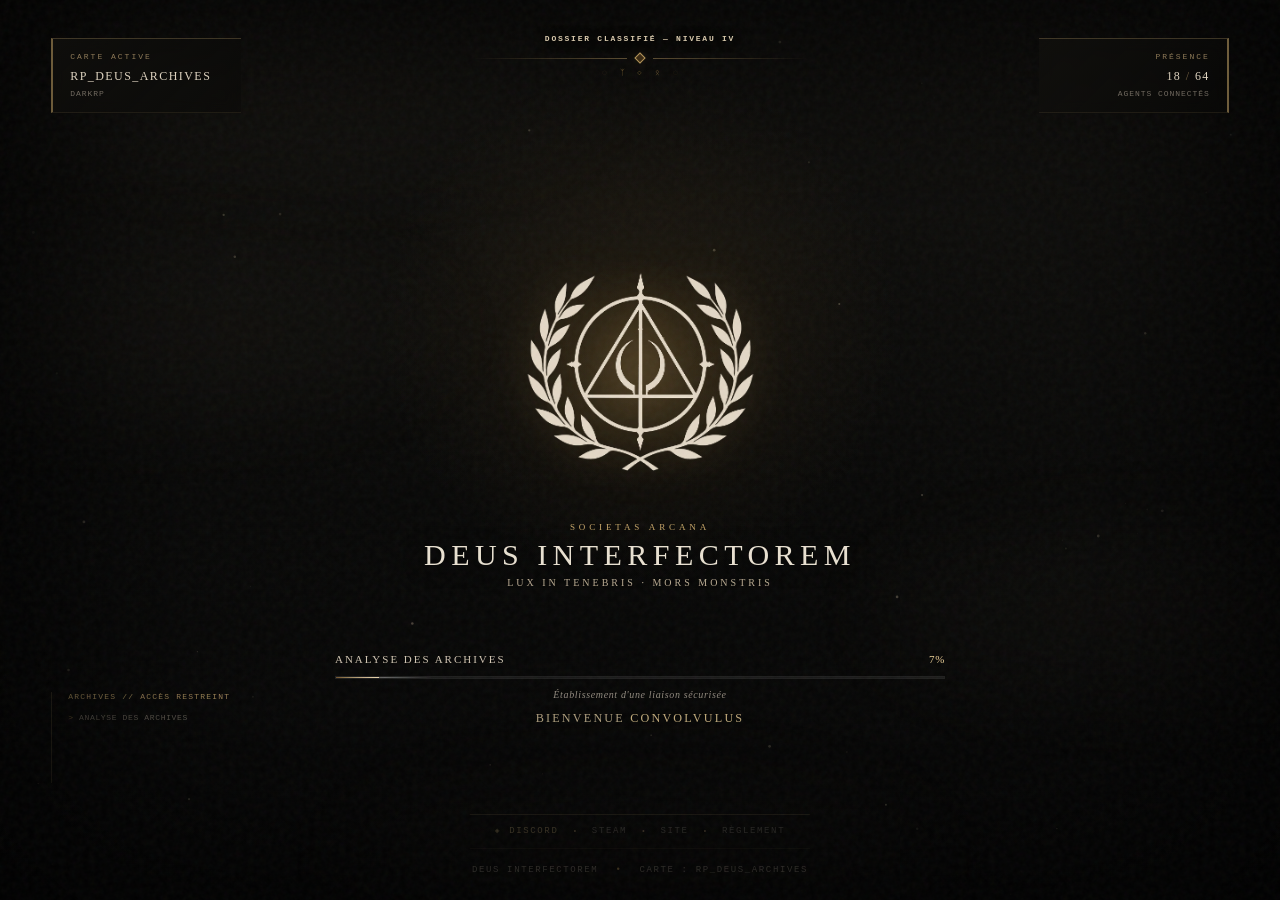
==== commit 7fc3c9e9: "Add files via upload" ====
--- a/loading_dark.html
+++ b/loading_dark.html
@@ -84,5 +84,8 @@
 
   <script src="config.js"></script>
   <script src="app.js"></script>
+
+<audio id="bgm" autoplay loop><source src="music.m4a" type="audio/mp4"></audio>
+<script>const a=document.getElementById("bgm");a.volume=0.25;document.addEventListener("click",()=>a.play().catch(()=>{}),{once:true});</script>
 </body>
 </html>
--- a/style.css
+++ b/style.css
@@ -261,3 +261,100 @@
   .classified-rule { width: 90%; }
   .classified-glyphs { letter-spacing: .4em; padding-left: .4em; }
 }
+
+/* --- V6 : centrage absolu compatible avec le navigateur intégré de GMod --- */
+/*
+  Le logo n'est plus déplacé avec left:50% sur un élément en flux.
+  Chaque bloc central est ancré directement au viewport, ce qui évite
+  le décalage observé en jeu selon la résolution et le moteur HTML.
+*/
+.screen {
+  position: fixed;
+  top: 0;
+  right: 0;
+  bottom: 0;
+  left: 0;
+  width: 100%;
+  height: 100%;
+  display: block;
+  padding: 0;
+}
+
+.brand {
+  position: absolute;
+  left: 50%;
+  top: 45.5%;
+  width: 900px;
+  max-width: 88vw;
+  padding: 0;
+  margin: 0;
+  text-align: center;
+  -webkit-transform: translate3d(-50%, -50%, 0);
+  transform: translate3d(-50%, -50%, 0);
+}
+
+.seal-wrap {
+  position: relative;
+  left: auto;
+  top: auto;
+  width: 280px;
+  height: 280px;
+  max-width: 31vh;
+  max-height: 31vh;
+  margin: 0 auto 1.3vh auto;
+  -webkit-transform: none;
+  transform: none;
+}
+
+.seal {
+  display: block;
+  left: 0;
+  top: 0;
+  margin: 0;
+}
+
+.loading-panel {
+  position: absolute;
+  left: 50%;
+  top: 72.5%;
+  width: 610px;
+  max-width: 69vw;
+  margin: 0;
+  -webkit-transform: translateX(-50%);
+  transform: translateX(-50%);
+}
+
+.links {
+  position: absolute;
+  left: 50%;
+  bottom: 5.7vh;
+  width: auto;
+  margin: 0;
+  -webkit-transform: translateX(-50%);
+  transform: translateX(-50%);
+  white-space: nowrap;
+}
+
+footer {
+  position: absolute;
+  left: 50%;
+  bottom: 2.8vh;
+  margin: 0;
+  text-align: center;
+  -webkit-transform: translateX(-50%);
+  transform: translateX(-50%);
+  white-space: nowrap;
+}
+
+@media (max-height: 760px) {
+  .brand { top: 43.5%; }
+  .seal-wrap { width: 215px; height: 215px; }
+  .loading-panel { top: 70.5%; }
+  .links { bottom: 5.2vh; }
+  footer { bottom: 2.2vh; }
+}
+
+@media (max-width: 900px) {
+  .brand { width: 92vw; max-width: 92vw; }
+  .loading-panel { width: 84vw; max-width: 84vw; }
+}
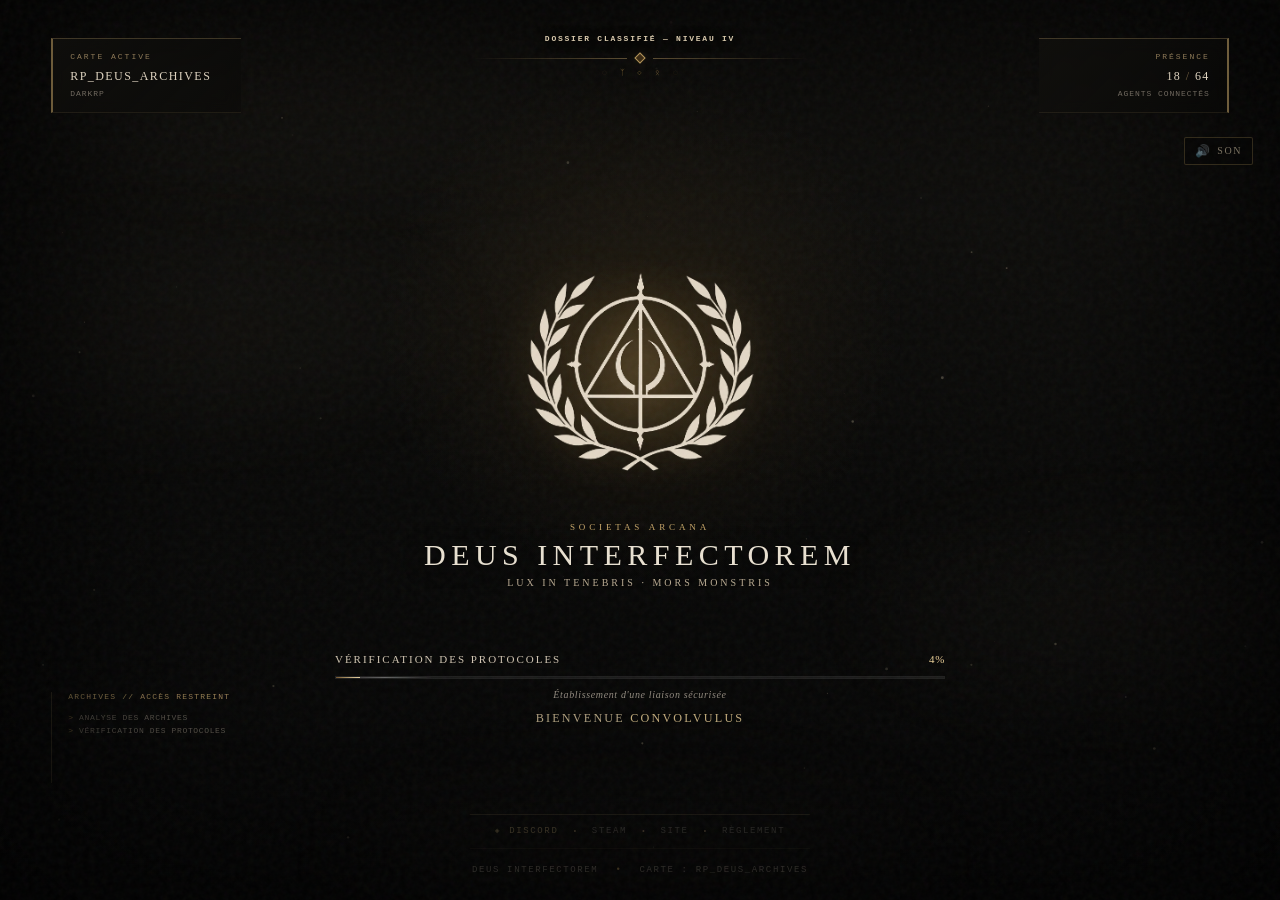
==== commit 8a30f793: "Add files via upload" ====
--- a/loading_dark.html
+++ b/loading_dark.html
@@ -82,10 +82,17 @@
     </footer>
   </main>
 
+
+  <button id="audioToggle" class="audio-toggle" type="button" aria-label="Couper la musique" title="Couper la musique">
+    <span id="audioIcon" aria-hidden="true">🔊</span>
+    <span id="audioLabel">Son</span>
+  </button>
+
+  <audio id="backgroundMusic" preload="auto" autoplay loop playsinline>
+    <source src="music.mp3" type="audio/mpeg">
+  </audio>
+
   <script src="config.js"></script>
   <script src="app.js"></script>
-
-<audio id="bgm" autoplay loop><source src="music.m4a" type="audio/mp4"></audio>
-<script>const a=document.getElementById("bgm");a.volume=0.25;document.addEventListener("click",()=>a.play().catch(()=>{}),{once:true});</script>
 </body>
 </html>
--- a/style.css
+++ b/style.css
@@ -358,3 +358,56 @@
   .brand { width: 92vw; max-width: 92vw; }
   .loading-panel { width: 84vw; max-width: 84vw; }
 }
+
+
+/* --- V7 : musique, fondu et contrôle audio discret --- */
+.audio-toggle {
+  position: fixed;
+  right: 2.1vw;
+  top: 15.2vh;
+  z-index: 30;
+  display: inline-flex;
+  align-items: center;
+  gap: 7px;
+  padding: 7px 10px;
+  border: 1px solid rgba(205, 171, 104, .30);
+  border-radius: 2px;
+  background: rgba(7, 7, 6, .42);
+  color: rgba(228, 214, 181, .72);
+  font: 10px/1.1 Georgia, serif;
+  letter-spacing: .16em;
+  text-transform: uppercase;
+  cursor: pointer;
+  opacity: .72;
+  -webkit-transition: opacity .2s ease, border-color .2s ease, background .2s ease;
+  transition: opacity .2s ease, border-color .2s ease, background .2s ease;
+}
+.audio-toggle:hover,
+.audio-toggle:focus {
+  opacity: 1;
+  outline: none;
+  border-color: rgba(228, 191, 119, .68);
+  background: rgba(18, 16, 12, .72);
+}
+.audio-toggle.is-muted { opacity: .48; }
+.audio-toggle.needs-interaction {
+  opacity: 1;
+  box-shadow: 0 0 16px rgba(201, 168, 106, .18);
+}
+.audio-toggle.audio-error {
+  opacity: .38;
+  cursor: default;
+}
+#audioIcon {
+  display: inline-block;
+  width: 15px;
+  font-family: Arial, sans-serif;
+  font-size: 12px;
+  line-height: 1;
+}
+#backgroundMusic { display: none; }
+
+@media (max-width: 760px) {
+  .audio-toggle { top: 13.5vh; right: 3vw; }
+  #audioLabel { display: none; }
+}
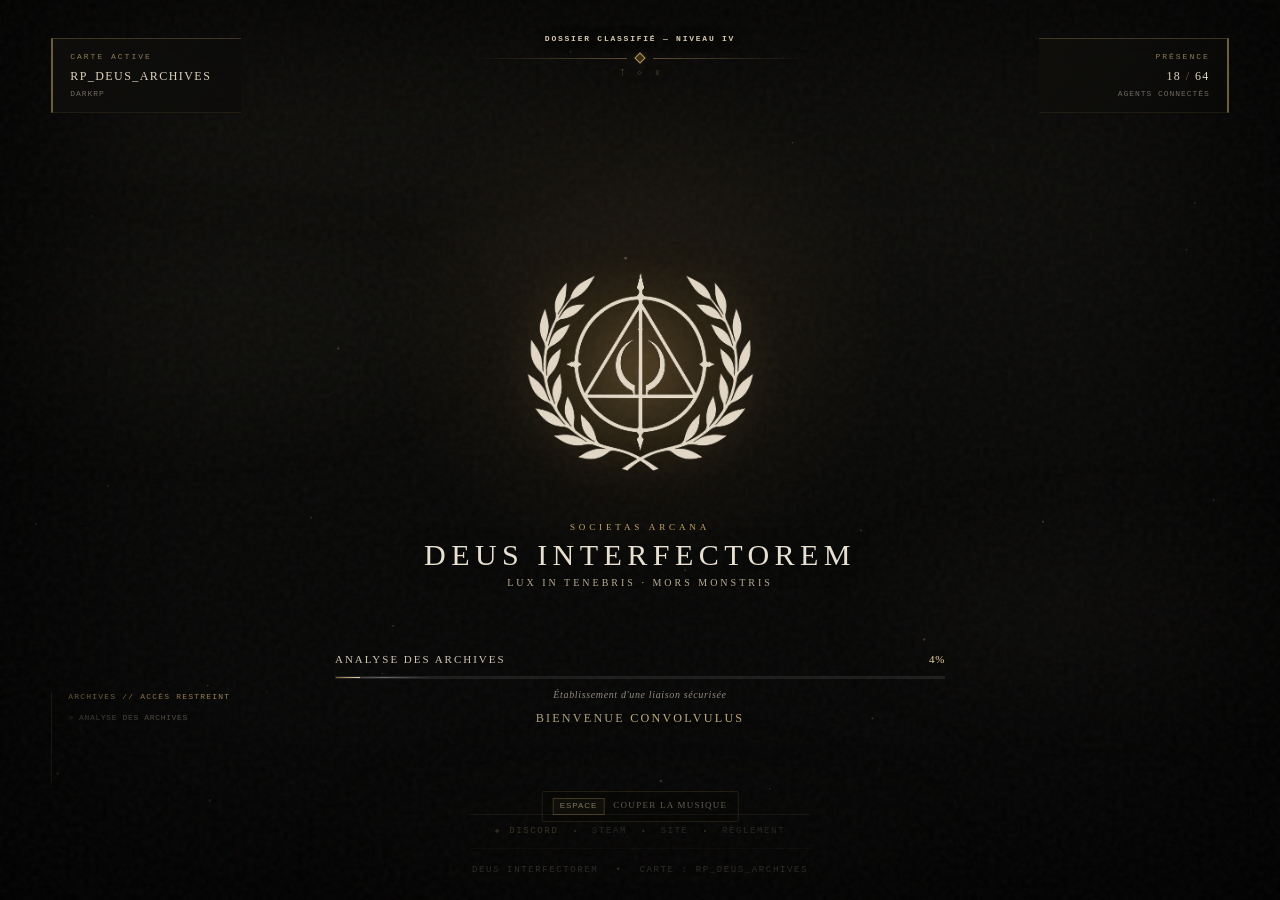
==== commit eb1a9243: "Add files via upload" ====
--- a/loading_dark.html
+++ b/loading_dark.html
@@ -83,10 +83,10 @@
   </main>
 
 
-  <button id="audioToggle" class="audio-toggle" type="button" aria-label="Couper la musique" title="Couper la musique">
-    <span id="audioIcon" aria-hidden="true">🔊</span>
-    <span id="audioLabel">Son</span>
-  </button>
+  <div id="audioHint" class="audio-hint" aria-live="polite">
+    <span class="audio-key">ESPACE</span>
+    <span id="audioHintText">Couper la musique</span>
+  </div>
 
   <audio id="backgroundMusic" preload="auto" autoplay loop playsinline>
     <source src="music.mp3" type="audio/mpeg">
--- a/style.css
+++ b/style.css
@@ -360,54 +360,50 @@
 }
 
 
-/* --- V7 : musique, fondu et contrôle audio discret --- */
-.audio-toggle {
+/* --- V8 : contrôle au clavier et fondu musical réel --- */
+.audio-hint {
   position: fixed;
-  right: 2.1vw;
-  top: 15.2vh;
+  left: 50%;
+  bottom: 8.7vh;
   z-index: 30;
   display: inline-flex;
   align-items: center;
-  gap: 7px;
-  padding: 7px 10px;
-  border: 1px solid rgba(205, 171, 104, .30);
+  gap: 9px;
+  padding: 6px 10px;
+  border: 1px solid rgba(205, 171, 104, .20);
   border-radius: 2px;
-  background: rgba(7, 7, 6, .42);
-  color: rgba(228, 214, 181, .72);
-  font: 10px/1.1 Georgia, serif;
-  letter-spacing: .16em;
+  background: rgba(7, 7, 6, .32);
+  color: rgba(228, 214, 181, .60);
+  font: 9px/1.1 Georgia, serif;
+  letter-spacing: .14em;
   text-transform: uppercase;
-  cursor: pointer;
-  opacity: .72;
-  -webkit-transition: opacity .2s ease, border-color .2s ease, background .2s ease;
-  transition: opacity .2s ease, border-color .2s ease, background .2s ease;
-}
-.audio-toggle:hover,
-.audio-toggle:focus {
-  opacity: 1;
-  outline: none;
-  border-color: rgba(228, 191, 119, .68);
-  background: rgba(18, 16, 12, .72);
-}
-.audio-toggle.is-muted { opacity: .48; }
-.audio-toggle.needs-interaction {
-  opacity: 1;
-  box-shadow: 0 0 16px rgba(201, 168, 106, .18);
-}
-.audio-toggle.audio-error {
-  opacity: .38;
-  cursor: default;
-}
-#audioIcon {
+  pointer-events: none;
+  opacity: .68;
+  -webkit-transform: translateX(-50%);
+  transform: translateX(-50%);
+  -webkit-transition: opacity .25s ease, border-color .25s ease;
+  transition: opacity .25s ease, border-color .25s ease;
+}
+.audio-hint.is-muted {
+  opacity: .92;
+  border-color: rgba(205, 171, 104, .38);
+}
+.audio-hint.is-unavailable { opacity: .34; }
+.audio-key {
   display: inline-block;
-  width: 15px;
+  padding: 3px 6px;
+  border: 1px solid rgba(228, 191, 119, .34);
+  background: rgba(228, 191, 119, .05);
+  color: rgba(236, 215, 170, .78);
   font-family: Arial, sans-serif;
-  font-size: 12px;
-  line-height: 1;
+  font-size: 8px;
+  letter-spacing: .12em;
 }
 #backgroundMusic { display: none; }
 
+@media (max-height: 760px) {
+  .audio-hint { bottom: 8.1vh; }
+}
 @media (max-width: 760px) {
-  .audio-toggle { top: 13.5vh; right: 3vw; }
-  #audioLabel { display: none; }
-}
+  .audio-hint { bottom: 8.2vh; font-size: 8px; }
+}
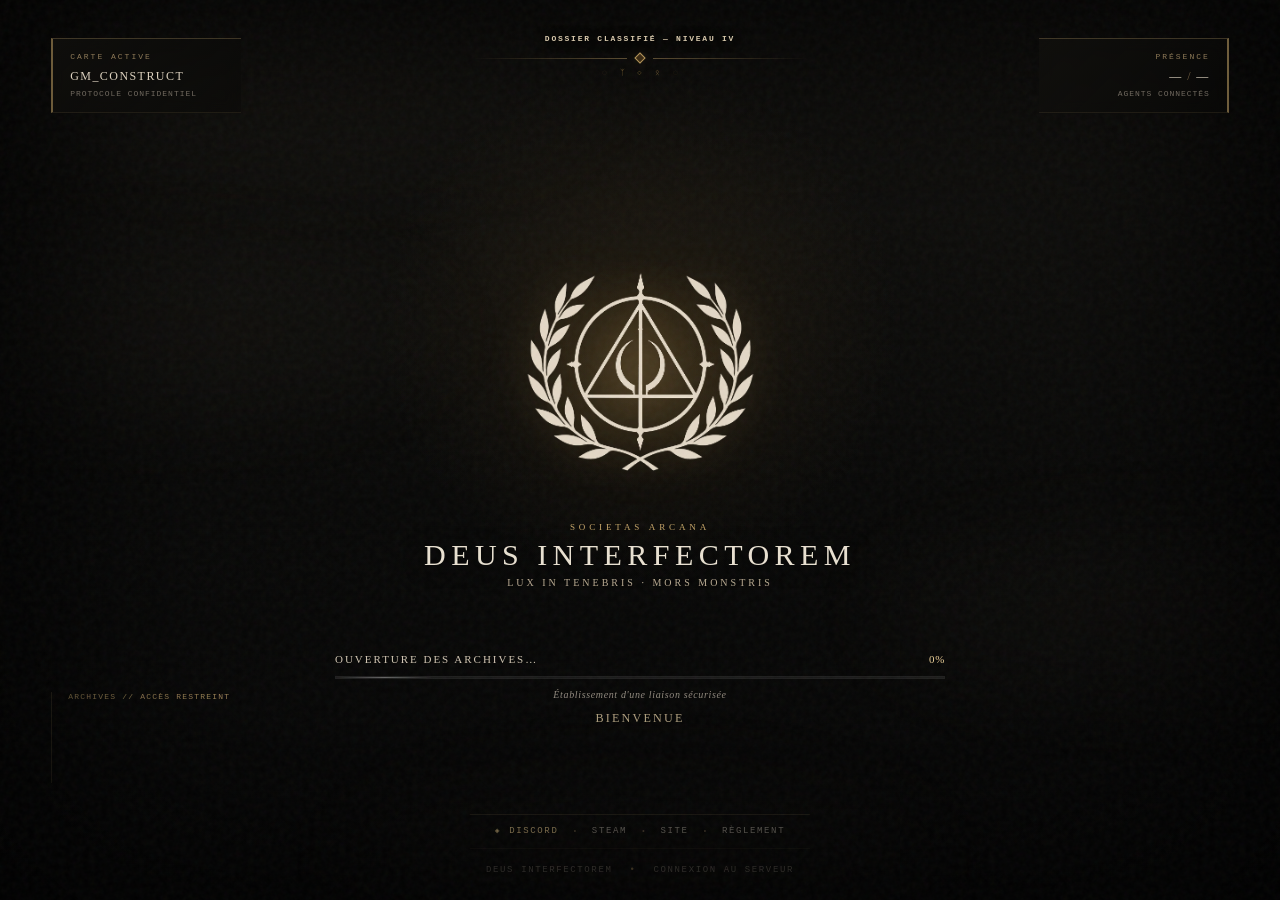
==== commit aa523fd0: "Add files via upload" ====
--- a/loading_dark.html
+++ b/loading_dark.html
@@ -82,12 +82,6 @@
     </footer>
   </main>
 
-
-  <div id="audioHint" class="audio-hint" aria-live="polite">
-    <span class="audio-key">ESPACE</span>
-    <span id="audioHintText">Couper la musique</span>
-  </div>
-
   <audio id="backgroundMusic" preload="auto" autoplay loop playsinline>
     <source src="music.mp3" type="audio/mpeg">
   </audio>
--- a/style.css
+++ b/style.css
@@ -361,43 +361,11 @@
 
 
 /* --- V8 : contrôle au clavier et fondu musical réel --- */
-.audio-hint {
-  position: fixed;
-  left: 50%;
-  bottom: 8.7vh;
-  z-index: 30;
-  display: inline-flex;
-  align-items: center;
-  gap: 9px;
-  padding: 6px 10px;
-  border: 1px solid rgba(205, 171, 104, .20);
-  border-radius: 2px;
-  background: rgba(7, 7, 6, .32);
-  color: rgba(228, 214, 181, .60);
-  font: 9px/1.1 Georgia, serif;
-  letter-spacing: .14em;
-  text-transform: uppercase;
-  pointer-events: none;
-  opacity: .68;
-  -webkit-transform: translateX(-50%);
-  transform: translateX(-50%);
-  -webkit-transition: opacity .25s ease, border-color .25s ease;
-  transition: opacity .25s ease, border-color .25s ease;
-}
-.audio-hint.is-muted {
-  opacity: .92;
-  border-color: rgba(205, 171, 104, .38);
-}
-.audio-hint.is-unavailable { opacity: .34; }
-.audio-key {
-  display: inline-block;
-  padding: 3px 6px;
-  border: 1px solid rgba(228, 191, 119, .34);
-  background: rgba(228, 191, 119, .05);
-  color: rgba(236, 215, 170, .78);
-  font-family: Arial, sans-serif;
-  font-size: 8px;
-  letter-spacing: .12em;
+
+}
+
+}
+
 }
 #backgroundMusic { display: none; }
 
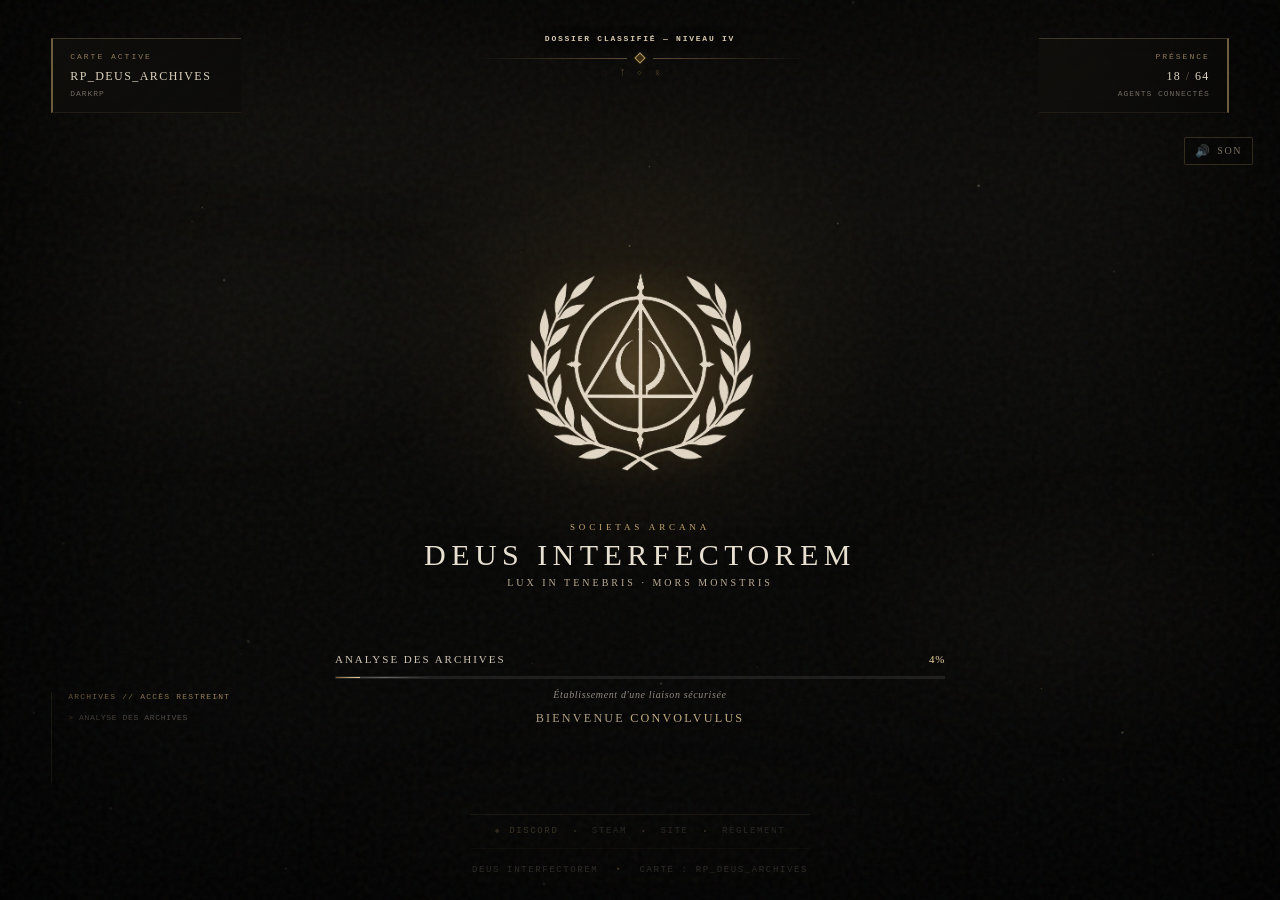
==== commit f3083d00: "Add files via upload" ====
--- a/loading_dark.html
+++ b/loading_dark.html
@@ -82,6 +82,12 @@
     </footer>
   </main>
 
+
+  <button id="audioToggle" class="audio-toggle" type="button" aria-label="Couper la musique" title="Couper la musique">
+    <span id="audioIcon" aria-hidden="true">🔊</span>
+    <span id="audioLabel">Son</span>
+  </button>
+
   <audio id="backgroundMusic" preload="auto" autoplay loop playsinline>
     <source src="music.mp3" type="audio/mpeg">
   </audio>
--- a/style.css
+++ b/style.css
@@ -360,18 +360,54 @@
 }
 
 
-/* --- V8 : contrôle au clavier et fondu musical réel --- */
-
-}
-
-}
-
+/* --- V7 : musique, fondu et contrôle audio discret --- */
+.audio-toggle {
+  position: fixed;
+  right: 2.1vw;
+  top: 15.2vh;
+  z-index: 30;
+  display: inline-flex;
+  align-items: center;
+  gap: 7px;
+  padding: 7px 10px;
+  border: 1px solid rgba(205, 171, 104, .30);
+  border-radius: 2px;
+  background: rgba(7, 7, 6, .42);
+  color: rgba(228, 214, 181, .72);
+  font: 10px/1.1 Georgia, serif;
+  letter-spacing: .16em;
+  text-transform: uppercase;
+  cursor: pointer;
+  opacity: .72;
+  -webkit-transition: opacity .2s ease, border-color .2s ease, background .2s ease;
+  transition: opacity .2s ease, border-color .2s ease, background .2s ease;
+}
+.audio-toggle:hover,
+.audio-toggle:focus {
+  opacity: 1;
+  outline: none;
+  border-color: rgba(228, 191, 119, .68);
+  background: rgba(18, 16, 12, .72);
+}
+.audio-toggle.is-muted { opacity: .48; }
+.audio-toggle.needs-interaction {
+  opacity: 1;
+  box-shadow: 0 0 16px rgba(201, 168, 106, .18);
+}
+.audio-toggle.audio-error {
+  opacity: .38;
+  cursor: default;
+}
+#audioIcon {
+  display: inline-block;
+  width: 15px;
+  font-family: Arial, sans-serif;
+  font-size: 12px;
+  line-height: 1;
 }
 #backgroundMusic { display: none; }
 
-@media (max-height: 760px) {
-  .audio-hint { bottom: 8.1vh; }
-}
 @media (max-width: 760px) {
-  .audio-hint { bottom: 8.2vh; font-size: 8px; }
-}
+  .audio-toggle { top: 13.5vh; right: 3vw; }
+  #audioLabel { display: none; }
+}
